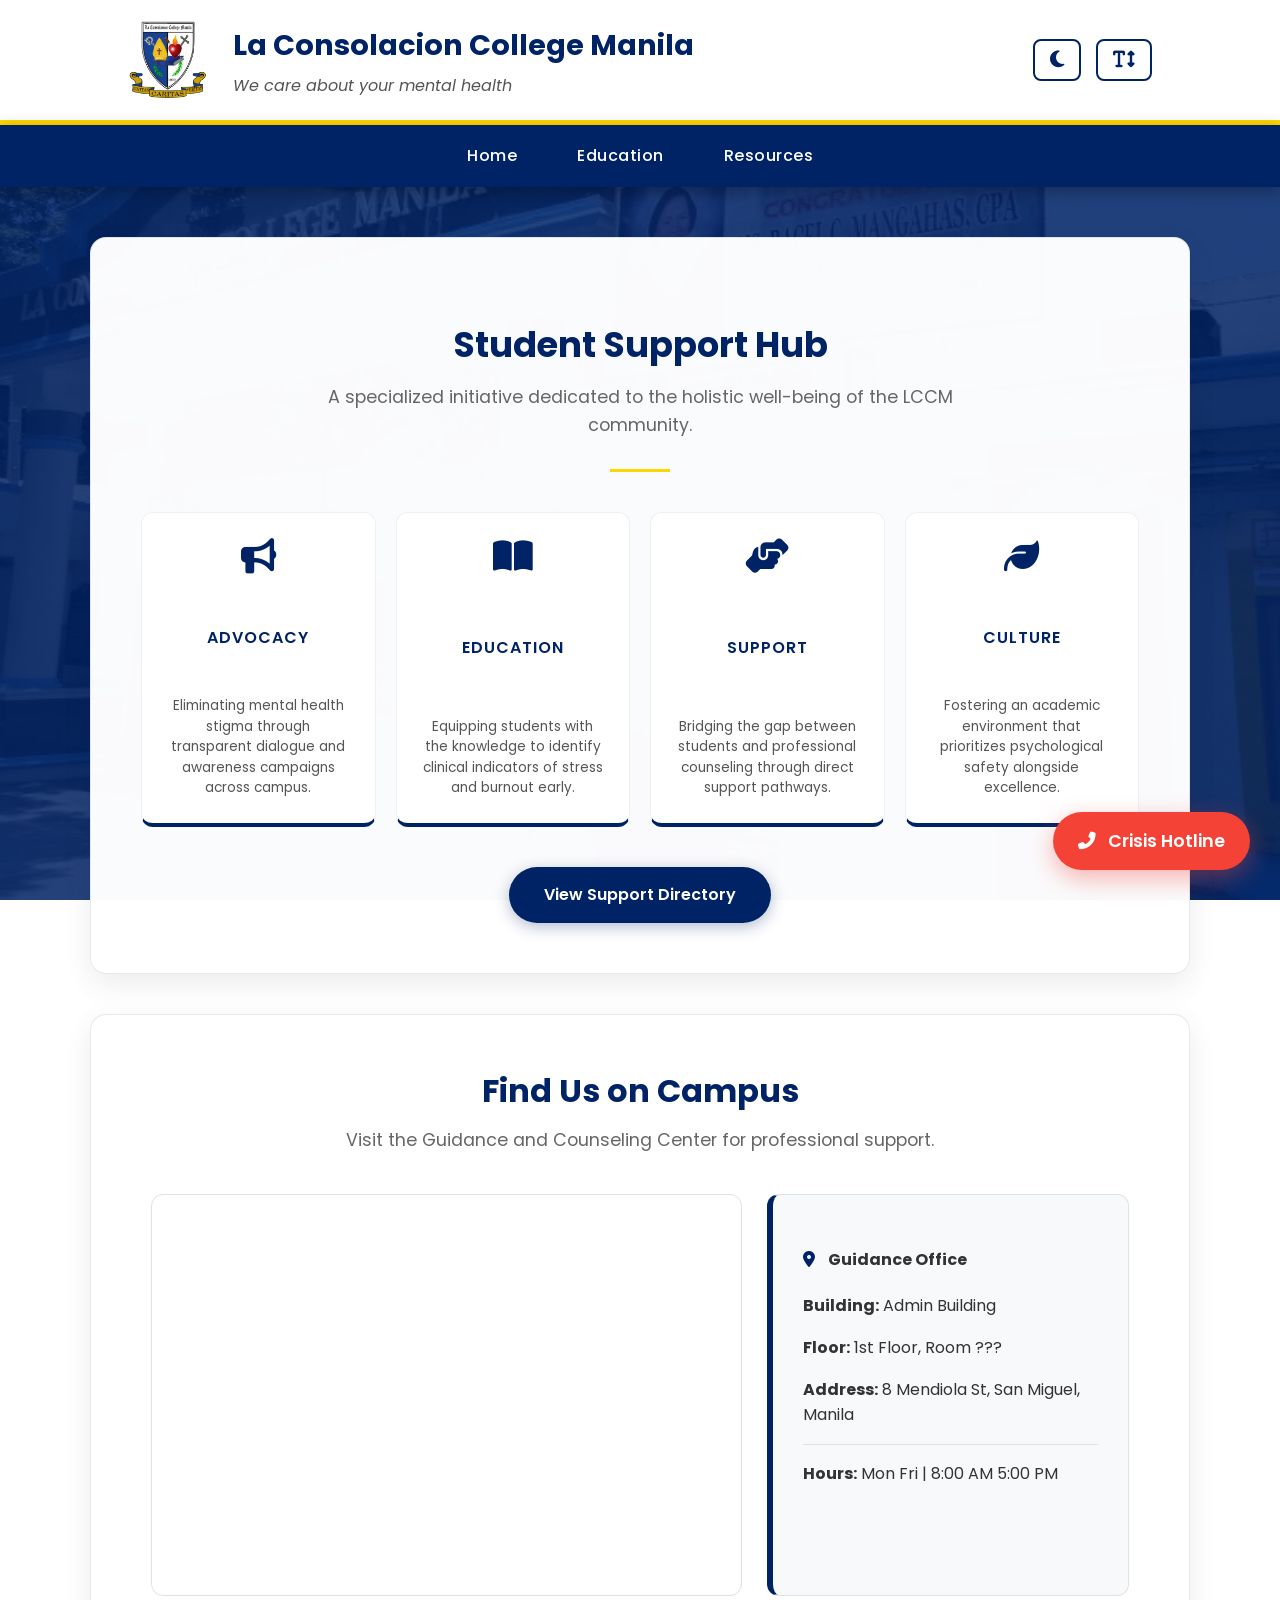
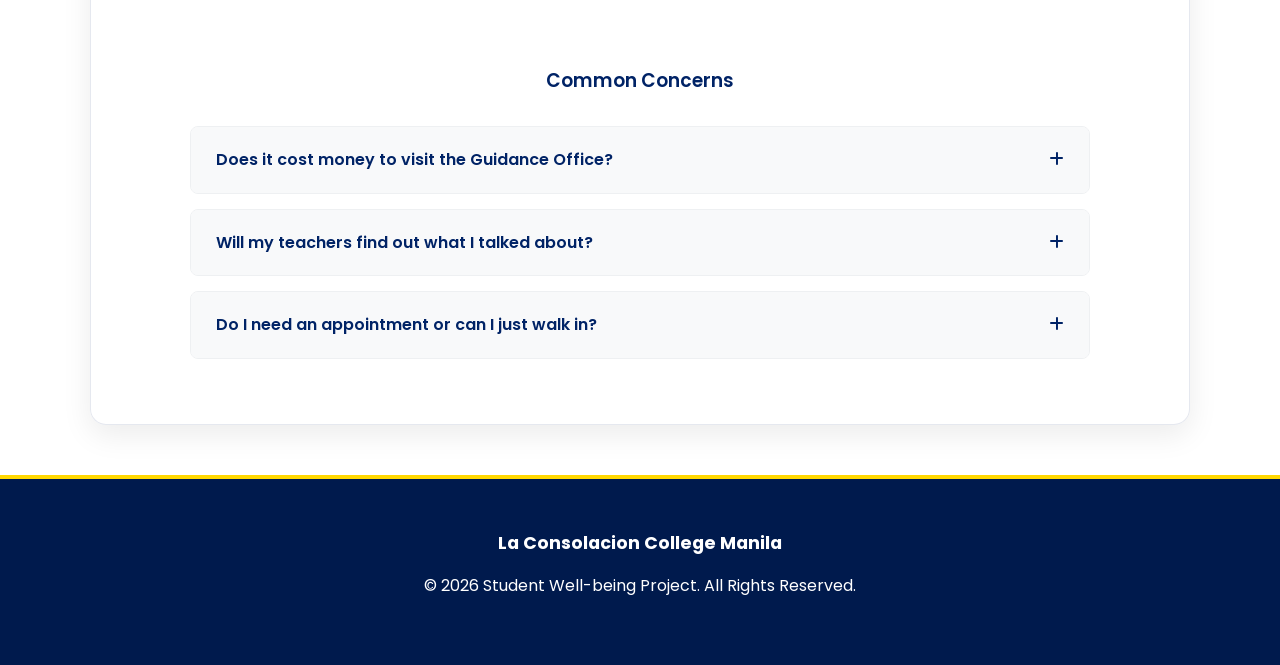
==== index.html @ 2a3c35d3 "Add files via upload" ====
<!DOCTYPE html>
<html lang="en">
<head>
    <meta charset="UTF-8">
    <meta name="viewport" content="width=device-width, initial-scale=1.0">
    <title>LCCM Student Support Hub</title>
    <link href="https://fonts.googleapis.com/css2?family=Poppins:wght@300;400;500;600;700&display=swap" rel="stylesheet">
    <link rel="stylesheet" href="https://cdnjs.cloudflare.com/ajax/libs/font-awesome/6.4.0/css/all.min.css">
    <link rel="stylesheet" href="style.css">
</head>
<body>

    <header>
        <img src="lccm-logo.png" alt="LCCM Seal">
        <div>
            <h1>La Consolacion College Manila</h1>
            <p>We care about your mental health</p>
        </div>
        <div class="accessibility-controls">
            <button onclick="toggleDarkMode()" id="darkModeBtn" title="Toggle Dark Mode">
                <i class="fas fa-moon"></i>
            </button>
            <button onclick="resizeText()" id="resizeBtn" title="Resize Text">
                <i class="fas fa-text-height"></i>
            </button>
        </div>
    </header>

    <nav>
        <ul>
            <li><a href="index.html">Home</a></li>
            <li><a href="education.html">Education</a></li>
            <li><a href="resources.html">Resources</a></li>
        </ul>
    </nav>

    <main>
        <section id="home">
            <div class="card reveal">
                <h2 class="section-title">Student Support Hub</h2>
                <p class="section-subtitle">A specialized initiative dedicated to the holistic well-being of the LCCM community.</p>
                
                <hr class="divider">

                <div class="objectives-grid">
                    <div class="objective-item reveal">
                        <i class="fas fa-bullhorn obj-icon"></i>
                        <h4>Advocacy</h4>
                        <p>Eliminating mental health stigma through transparent dialogue and awareness campaigns across campus.</p>
                    </div>

                    <div class="objective-item reveal">
                        <i class="fas fa-book-open obj-icon"></i>
                        <h4>Education</h4>
                        <p>Equipping students with the knowledge to identify clinical indicators of stress and burnout early.</p>
                    </div>

                    <div class="objective-item reveal">
                        <i class="fas fa-hands-helping obj-icon"></i>
                        <h4>Support</h4>
                        <p>Bridging the gap between students and professional counseling through direct support pathways.</p>
                    </div>

                    <div class="objective-item reveal">
                        <i class="fas fa-leaf obj-icon"></i>
                        <h4>Culture</h4>
                        <p>Fostering an academic environment that prioritizes psychological safety alongside excellence.</p>
                    </div>
                </div>

                <a href="resources.html" class="btn-directory">View Support Directory</a>
            </div>
        </section>

        <section id="resources" class="resource-box reveal">
            <h2 class="section-title">Find Us on Campus</h2>
            <p class="section-subtitle">Visit the Guidance and Counseling Center for professional support.</p>
            
            <div class="map-container">
                <div class="map-frame">
                <iframe 
    src="https://www.google.com/maps/embed?pb=!1m18!1m12!1m3!1d3861.100862024921!2d120.98978137584556!3d14.593308877223783!2m3!1f0!2f0!3f0!3m2!1i1024!2i768!4f13.1!3m3!1m2!1s0x339795f74b1eb957%3A0xae81d172c049094b!2sLa%20Consolacion%20College%20Manila!5e0!3m2!1sen!2sph!4v1711812345678!5m2!1sen!2sph" 
    width="100%" 
    height="100%" 
    allowfullscreen="" 
    loading="lazy" 
    referrerpolicy="no-referrer-when-downgrade">
                 </iframe>
                </div>

                <div class="location-info">
                    <h4><i class="fas fa-map-marker-alt" style="color: #002366; margin-right: 10px;"></i> Guidance Office</h4>
                    <p><strong>Building:</strong> Admin Building</p>
                    <p><strong>Floor:</strong> 1st Floor, Room ???</p>
                    <p><strong>Address:</strong> 8 Mendiola St, San Miguel, Manila</p>
                    <hr class="location-divider">
                    <p><strong>Hours:</strong> Mon Fri | 8:00 AM 5:00 PM</p>
                </div>
            </div>

            <div class="faq-section reveal">
                <h3 class="faq-title">Common Concerns</h3>
                <div class="faq-container">
                    
                    <div class="faq-item">
                        <div class="faq-question" onclick="toggleFAQ(this)">
                            Does it cost money to visit the Guidance Office? <span><i class="fas fa-plus"></i></span>
                        </div>
                        <div class="faq-answer">
                            No. Counseling and guidance services are part of your student privileges at LCCM. There are no additional fees for speaking with our professionals.
                        </div>
                    </div>

                    <div class="faq-item">
                        <div class="faq-question" onclick="toggleFAQ(this)">
                            Will my teachers find out what I talked about? <span><i class="fas fa-plus"></i></span>
                        </div>
                        <div class="faq-answer">
                            Your privacy is our priority. All sessions are strictly confidential. Information is only shared if there is an immediate risk to your safety or the safety of others.
                        </div>
                    </div>

                    <div class="faq-item">
                        <div class="faq-question" onclick="toggleFAQ(this)">
                            Do I need an appointment or can I just walk in? <span><i class="fas fa-plus"></i></span>
                        </div>
                        <div class="faq-answer">
                            Walk ins are welcome for urgent concerns. However, to ensure a counselor is available for a full session, we recommend scheduling an appointment via email or visiting the office in person.
                        </div>
                    </div>

                </div>
            </div>
        </section>
    </main>

    <footer>
        <p class="college-name">La Consolacion College Manila</p>
        <p class="copyright">© 2026 Student Well-being Project. All Rights Reserved.</p>
    </footer>

    <a href="tel:1553" class="floating-emergency" title="National Mental Health Crisis Hotline">
        <i class="fas fa-phone-alt"></i>
        <span>Crisis Hotline</span>
    </a>

    <script src="script.js"></script>

</body>
</html>
---- style.css ----
/* Base Styles */
body {
    font-family: 'Poppins', sans-serif;
    line-height: 1.6;
    margin: 0;
    padding: 0;
    color: #333;
    background-image: linear-gradient(rgba(0, 35, 102, 0.85), rgba(0, 35, 102, 0.85)), url('campus.jpg');
    background-attachment: fixed;
    background-size: cover;
    background-position: center;
    transition: background-color 0.3s, color 0.3s;
}

header {
    display: flex;
    align-items: center;
    gap: 25px;
    padding: 20px 10%;
    background-color: #ffffff;
    border-bottom: 5px solid #FFD700;
    transition: background-color 0.3s, border-color 0.3s;
}

header img { height: 80px; width: auto; }
header h1 { margin: 0; color: #002366; font-size: 1.8rem; font-weight: 700; transition: color 0.3s; }
header p { margin: 5px 0 0 0; font-size: 1rem; color: #555; font-style: italic; transition: color 0.3s; }

nav {
    background: #002366;
    padding: 0;
    position: sticky;
    top: 0;
    z-index: 1000;
    box-shadow: 0 4px 15px rgba(0,0,0,0.3);
    transition: background-color 0.3s;
}

nav ul { list-style: none; display: flex; margin: 0; padding: 0; justify-content: center; }
nav ul li a { color: white; text-decoration: none; font-weight: 500; padding: 18px 30px; display: block; transition: 0.3s; letter-spacing: 0.5px; }
nav ul li a:hover { background-color: #003399; color: #FFD700; }

main { max-width: 1100px; margin: 50px auto; padding: 0 20px; }

/* Scroll Reveal Animations */
.reveal {
    opacity: 0;
    transform: translateY(40px);
    transition: all 0.8s cubic-bezier(0.5, 0, 0, 1);
}

.reveal.active {
    opacity: 1;
    transform: translateY(0);
}

/* Home Page Components */
.card {
    background: rgba(255, 255, 255, 0.98);
    padding: 50px;
    border-radius: 16px;
    border: 1px solid rgba(0, 35, 102, 0.1);
    box-shadow: 0 10px 30px rgba(0, 0, 0, 0.08);
    margin-bottom: 40px;
    text-align: center;
    transition: background-color 0.3s, border-color 0.3s;
}

.objectives-grid {
    display: grid;
    grid-template-columns: repeat(4, 1fr);
    gap: 20px;
    margin-top: 40px;
}

.objective-item {
    background: #ffffff;
    padding: 25px;
    border-radius: 12px;
    border: 1px solid #eef0f2;
    border-bottom: 4px solid #002366;
    transition: all 0.3s ease;
    display: flex;
    flex-direction: column;
    justify-content: space-between;
    min-height: 260px;
}

.objective-item:hover {
    transform: translateY(-5px);
    box-shadow: 0 12px 24px rgba(0, 35, 102, 0.15);
    border-color: #002366;
}

.obj-icon { font-size: 2.2rem; margin-bottom: 15px; color: #002366; transition: color 0.3s; }
.objective-item h4 { color: #002366; margin: 0 0 10px 0; font-size: 1rem; text-transform: uppercase; letter-spacing: 1px; font-weight: 600; transition: color 0.3s; }
.objective-item p { font-size: 0.85rem; color: #555; margin: 0; line-height: 1.5; transition: color 0.3s; }

.btn-directory {
    display: inline-block;
    margin-top: 40px;
    padding: 15px 35px;
    background-color: #002366;
    color: #ffffff;
    text-decoration: none;
    border-radius: 50px;
    font-weight: 600;
    transition: 0.3s;
    box-shadow: 0 4px 15px rgba(0,35,102,0.3);
}

.btn-directory:hover {
    background-color: #FFD700;
    color: #002366;
    transform: scale(1.05);
}

.resource-box {
    background: rgba(255, 255, 255, 0.98);
    padding: 50px;
    border-radius: 16px;
    border: 1px solid rgba(0, 35, 102, 0.1);
    box-shadow: 0 10px 30px rgba(0, 0, 0, 0.08);
    text-align: center;
    transition: background-color 0.3s, border-color 0.3s;
}

.map-container {
    display: flex;
    flex-wrap: wrap;
    gap: 25px;
    margin-top: 30px;
    background: transparent;
    padding: 10px;
    border-radius: 12px;
}

.map-frame {
    flex: 2;
    min-width: 300px;
    height: 400px;
    border-radius: 12px;
    overflow: hidden;
    border: 1px solid #dee2e6;
}

.map-frame iframe { border: 0; }

.location-info {
    flex: 1;
    min-width: 250px;
    background: #f8f9fa;
    padding: 30px;
    border-radius: 12px;
    border: 1px solid #dee2e6;
    border-left: 6px solid #002366;
    text-align: left;
    transition: background-color 0.3s, border-color 0.3s;
}

hr.location-divider {
    border: 0;
    border-top: 1px solid #dee2e6;
    margin: 15px 0;
}

.faq-section { margin-top: 60px; text-align: left; }
.faq-container { max-width: 900px; margin: 30px auto 0; }

.faq-item {
    background: #ffffff;
    border: 1px solid #eef0f2;
    border-radius: 8px;
    margin-bottom: 15px;
    overflow: hidden;
    transition: all 0.3s ease;
}

.faq-question {
    padding: 20px 25px;
    background: #f8f9fa;
    color: #002366;
    font-weight: 600;
    cursor: pointer;
    display: flex;
    justify-content: space-between;
    align-items: center;
    transition: background-color 0.3s, color 0.3s;
}

.faq-answer {
    padding: 0 25px;
    max-height: 0;
    overflow: hidden;
    transition: all 0.4s cubic-bezier(0, 1, 0, 1);
    color: #555;
    font-size: 0.95rem;
}

.faq-item.active { border-color: #FFD700; box-shadow: 0 5px 15px rgba(0,0,0,0.05); }
.faq-item.active .faq-answer { max-height: 200px; padding: 20px 25px; }

.section-title { color: #002366; font-size: 2.2rem; margin-bottom: 10px; font-weight: 700; transition: color 0.3s; }
#resources .section-title { font-size: 2rem; margin: 0; }
.section-subtitle { color: #666; font-size: 1.1rem; max-width: 700px; margin: 0 auto; transition: color 0.3s; }
#resources .section-subtitle { margin-top: 10px; }

hr.divider { border: 0; border-top: 3px solid #FFD700; width: 60px; margin: 30px auto; }
.faq-title { color: #002366; text-align: center; margin-bottom: 20px; font-weight: 600; transition: color 0.3s; }
.college-name { font-weight: bold; font-size: 1.1rem; margin: 0 0 5px 0; }

/* Floating Emergency Button */
.floating-emergency {
    position: fixed;
    bottom: 30px;
    right: 30px;
    background-color: #f44336;
    color: white;
    padding: 15px 25px;
    border-radius: 50px;
    display: flex;
    align-items: center;
    gap: 12px;
    text-decoration: none;
    font-weight: 600;
    font-size: 1.1rem;
    box-shadow: 0 8px 25px rgba(244, 67, 54, 0.4);
    z-index: 9999;
    transition: all 0.3s ease;
}

.floating-emergency:hover {
    transform: translateY(-5px) scale(1.02);
    background-color: #d32f2f;
    box-shadow: 0 12px 30px rgba(244, 67, 54, 0.6);
}

/* Education Page Components */
.tip-container {
    background: #ffffff;
    padding: 30px;
    border-radius: 16px;
    border-left: 10px solid #FFD700;
    text-align: center;
    margin-bottom: 30px;
    box-shadow: 0 10px 30px rgba(0, 0, 0, 0.1);
    border: 1px solid rgba(0, 0, 0, 0.05);
    transition: background-color 0.3s, border-color 0.3s;
}

.tip-label { color: #666; font-weight: 600; text-transform: uppercase; letter-spacing: 1px; }

#wellnessTip {
    font-size: 1.25rem;
    color: #002366;
    font-style: italic;
    margin: 15px 0;
    font-weight: 500;
    min-height: 1.5em;
    transition: opacity 0.3s ease-in-out, color 0.3s;
}

.btn-tip {
    background: #002366;
    color: white;
    border: none;
    padding: 10px 20px;
    border-radius: 8px;
    cursor: pointer;
    font-size: 0.9rem;
    font-weight: 600;
    transition: 0.3s;
}

.btn-tip:hover { background: #FFD700; color: #002366; transform: translateY(-2px); }

.content-card {
    background: rgba(255, 255, 255, 0.98);
    padding: 50px;
    border-radius: 16px;
    box-shadow: 0 20px 40px rgba(0,0,0,0.2);
    margin-bottom: 30px;
    text-align: center;
    border: 1px solid rgba(0, 35, 102, 0.1);
    transition: background-color 0.3s, border-color 0.3s;
}

.content-card h2 { color: #002366; font-size: 2.2rem; margin-bottom: 10px; font-weight: 700; transition: color 0.3s; }
.edu-subtitle { color: #666; max-width: 800px; margin: 0 auto; transition: color 0.3s; }

.education-grid {
    display: grid;
    grid-template-columns: repeat(auto-fit, minmax(400px, 1fr));
    gap: 25px;
    margin-top: 40px;
    text-align: left;
}

.info-item {
    background: #ffffff;
    padding: 30px;
    border-radius: 12px;
    border: 1px solid #eef0f2;
    border-top: 5px solid #002366;
    transition: all 0.3s ease;
    box-shadow: 0 4px 15px rgba(0,0,0,0.05);
}

.info-item:hover {
    transform: translateY(-8px);
    box-shadow: 0 15px 30px rgba(0, 35, 102, 0.1);
    border-color: #002366;
}

.info-item h3 { color: #002366; margin-top: 0; font-size: 1.5rem; font-weight: 600; transition: color 0.3s; }
.info-item p { color: #555; margin-bottom: 15px; transition: color 0.3s; }
.info-item ul { padding-left: 20px; margin-top: 10px; }
.info-item li { margin-bottom: 8px; font-size: 0.95rem; }

.breathe-section {
    margin: 40px 0;
    padding: 40px;
    background: #f8f9fa;
    border-radius: 16px;
    text-align: center;
    border: 1px solid #dee2e6;
    transition: background-color 0.3s, border-color 0.3s;
}

.breathe-title { color: #002366; margin-bottom: 5px; font-weight: 600; transition: color 0.3s; }
.breathe-subtitle { color: #666; font-size: 0.9rem; margin-bottom: 20px; transition: color 0.3s; }

.breathe-container { display: flex; align-items: center; justify-content: center; height: 250px; }

.breathe-circle {
    width: 80px;
    height: 80px;
    background: rgba(0, 35, 102, 0.1);
    border: 3px solid #002366;
    border-radius: 50%;
    display: flex;
    align-items: center;
    justify-content: center;
    animation: breathAnimation 12s infinite ease-in-out;
}

#breatheText { font-weight: 600; color: #002366; font-size: 1.1rem; text-transform: uppercase; letter-spacing: 2px; transition: color 0.3s; }

@keyframes breathAnimation {
    0%, 100% { transform: scale(1); background: rgba(0, 35, 102, 0.1); }
    33%, 66% { transform: scale(2.5); background: rgba(0, 35, 102, 0.3); }
}

.quiz-container {
    margin-top: 50px;
    padding: 50px;
    background: #ffffff;
    border-radius: 20px;
    border: 2px solid #eef0f2;
    box-shadow: 0 20px 50px rgba(0, 0, 0, 0.1);
    text-align: center;
    transition: background-color 0.3s, border-color 0.3s;
}

#quizContent { display: none; text-align: left; animation: fadeIn 0.6s ease-out; }

@keyframes fadeIn {
    from { opacity: 0; transform: translateY(20px); }
    to { opacity: 1; transform: translateY(0); }
}

.quiz-title { color: #002366; font-weight: 700; transition: color 0.3s; }
.quiz-subtitle { color: #002366; text-align: center; margin-bottom: 30px; font-weight: 600; transition: color 0.3s; }
.quiz-question { margin-bottom: 15px; font-weight: 600; color: #002366; font-size: 1.1rem; transition: color 0.3s; }
.quiz-options { margin-bottom: 30px; }

.quiz-options label {
    display: block;
    background: #ffffff;
    padding: 15px;
    margin-bottom: 10px;
    border-radius: 10px;
    cursor: pointer;
    border: 1px solid #dee2e6;
    transition: all 0.2s ease;
}

.quiz-options label:hover { background: #f0f4f8; border-color: #002366; transform: translateX(8px); }

.btn-start {
    padding: 18px 45px;
    background-color: #002366;
    color: white;
    border: none;
    border-radius: 50px;
    font-size: 1.2rem;
    font-weight: 600;
    cursor: pointer;
    transition: 0.3s;
    box-shadow: 0 8px 20px rgba(0,35,102,0.3);
}

.btn-start:hover { transform: scale(1.05); background-color: #003399; color: #FFD700; }

.btn-check {
    width: 100%;
    padding: 18px;
    background: #002366;
    color: white;
    border: none;
    border-radius: 12px;
    font-weight: 600;
    cursor: pointer;
    font-size: 1.1rem;
    transition: 0.3s;
}

.btn-check:hover { background: #003399; letter-spacing: 1px; }

#meter-container { display: none; margin-top: 40px; text-align: center; }
.meter-bg { width: 100%; background-color: #eee; border-radius: 25px; height: 30px; margin: 20px 0; overflow: hidden; border: 1px solid #ddd; }
#meter-fill { height: 100%; width: 0%; background-color: #4caf50; transition: width 1s cubic-bezier(0.4, 0, 0.2, 1); }
#feedback-text { font-weight: 600; font-size: 1.1rem; margin-top: 15px; }
#advice-text { color: #666; margin-bottom: 25px; transition: color 0.3s; }

.btn-retake {
    background: none;
    border: none;
    color: #002366;
    cursor: pointer;
    text-decoration: underline;
    font-weight: 600;
    transition: color 0.3s;
}

/* Resources Page Components */
.directory-header { text-align: center; margin-bottom: 40px; }
.filter-controls { display: flex; justify-content: center; gap: 15px; margin: 30px 0; flex-wrap: wrap; }

.btn-filter {
    background: #ffffff;
    color: #002366;
    border: 2px solid #002366;
    padding: 10px 25px;
    border-radius: 50px;
    font-weight: 600;
    cursor: pointer;
    transition: all 0.3s ease;
}

.btn-filter:hover, .btn-filter.active { background: #002366; color: #FFD700; }

.resource-grid { display: grid; grid-template-columns: repeat(auto-fill, minmax(300px, 1fr)); gap: 25px; }

.resource-card {
    background: #ffffff;
    border: 1px solid #eef0f2;
    border-radius: 12px;
    padding: 25px;
    text-align: left;
    transition: all 0.3s ease;
    box-shadow: 0 4px 15px rgba(0,0,0,0.05);
}

.resource-card:hover {
    transform: translateY(-5px);
    box-shadow: 0 12px 24px rgba(0, 35, 102, 0.15);
    border-color: #002366;
}

.resource-badge {
    display: inline-block;
    background: #FFD700;
    color: #002366;
    padding: 5px 12px;
    border-radius: 20px;
    font-size: 0.8rem;
    font-weight: 700;
    margin-bottom: 15px;
    text-transform: uppercase;
    letter-spacing: 1px;
}

.resource-card h3 { color: #002366; margin: 0 0 10px 0; font-size: 1.3rem; font-weight: 600; transition: color 0.3s; }
.resource-card p { color: #555; font-size: 0.95rem; margin-bottom: 20px; transition: color 0.3s; }

.resource-contact {
    font-size: 0.9rem;
    border-top: 1px solid #eef0f2;
    padding-top: 15px;
    transition: border-color 0.3s;
}

.resource-contact strong { color: #002366; transition: color 0.3s; }

footer { text-align: center; padding: 50px 20px; background: #001a4d; color: white; border-top: 4px solid #FFD700; }

@media (max-width: 992px) {
    .objectives-grid { grid-template-columns: repeat(2, 1fr); }
    header { padding: 20px 5%; }
}

/* Accessibility Controls */
.accessibility-controls { display: flex; gap: 15px; margin-left: auto; }

.accessibility-controls button {
    background: none;
    border: 2px solid #002366;
    border-radius: 8px;
    padding: 8px 15px;
    cursor: pointer;
    font-size: 1.2rem;
    color: #002366;
    transition: 0.3s;
}

.accessibility-controls button:hover { background: #002366; color: #FFD700; }

/* Dark Mode Theme */
body.dark-mode {
    background-image: linear-gradient(rgba(10, 10, 15, 0.95), rgba(10, 10, 15, 0.95)), url('campus.jpg');
    color: #e0e0e0;
}

body.dark-mode header,
body.dark-mode .card,
body.dark-mode .objective-item,
body.dark-mode .resource-box,
body.dark-mode .location-info,
body.dark-mode .faq-item,
body.dark-mode .faq-question,
body.dark-mode .tip-container,
body.dark-mode .content-card,
body.dark-mode .info-item,
body.dark-mode .breathe-section,
body.dark-mode .quiz-container,
body.dark-mode .quiz-options label,
body.dark-mode .resource-card {
    background-color: #1a1a24;
    color: #e0e0e0;
    border-color: #333;
}

body.dark-mode header { background-color: #111; border-bottom-color: #444; }
body.dark-mode nav { background: #0d1b2a; }

body.dark-mode header h1,
body.dark-mode .section-title,
body.dark-mode .objective-item h4,
body.dark-mode .faq-question,
body.dark-mode .faq-title,
body.dark-mode #wellnessTip,
body.dark-mode .content-card h2,
body.dark-mode .info-item h3,
body.dark-mode .breathe-title,
body.dark-mode .quiz-title,
body.dark-mode .quiz-subtitle,
body.dark-mode .quiz-question,
body.dark-mode .resource-card h3,
body.dark-mode .resource-contact strong,
body.dark-mode .obj-icon,
body.dark-mode .location-info i {
    color: #66b2ff !important;
}

body.dark-mode header p,
body.dark-mode .section-subtitle,
body.dark-mode .objective-item p,
body.dark-mode .faq-answer,
body.dark-mode .breathe-subtitle,
body.dark-mode .info-item p,
body.dark-mode #advice-text,
body.dark-mode .resource-card p {
    color: #aaa;
}

body.dark-mode .accessibility-controls button,
body.dark-mode .btn-filter {
    border-color: #66b2ff;
    color: #66b2ff;
}

body.dark-mode .btn-filter { background: #1a1a24; }

body.dark-mode .accessibility-controls button:hover,
body.dark-mode .btn-filter:hover, 
body.dark-mode .btn-filter.active { background: #66b2ff; color: #111; }

body.dark-mode .btn-retake { color: #66b2ff; }
body.dark-mode .resource-card:hover { border-color: #66b2ff; }
body.dark-mode .resource-contact { border-top-color: #444; }

/* Text Resize Classes */
body.text-large { font-size: 110%; }
body.text-xlarge { font-size: 125%; }
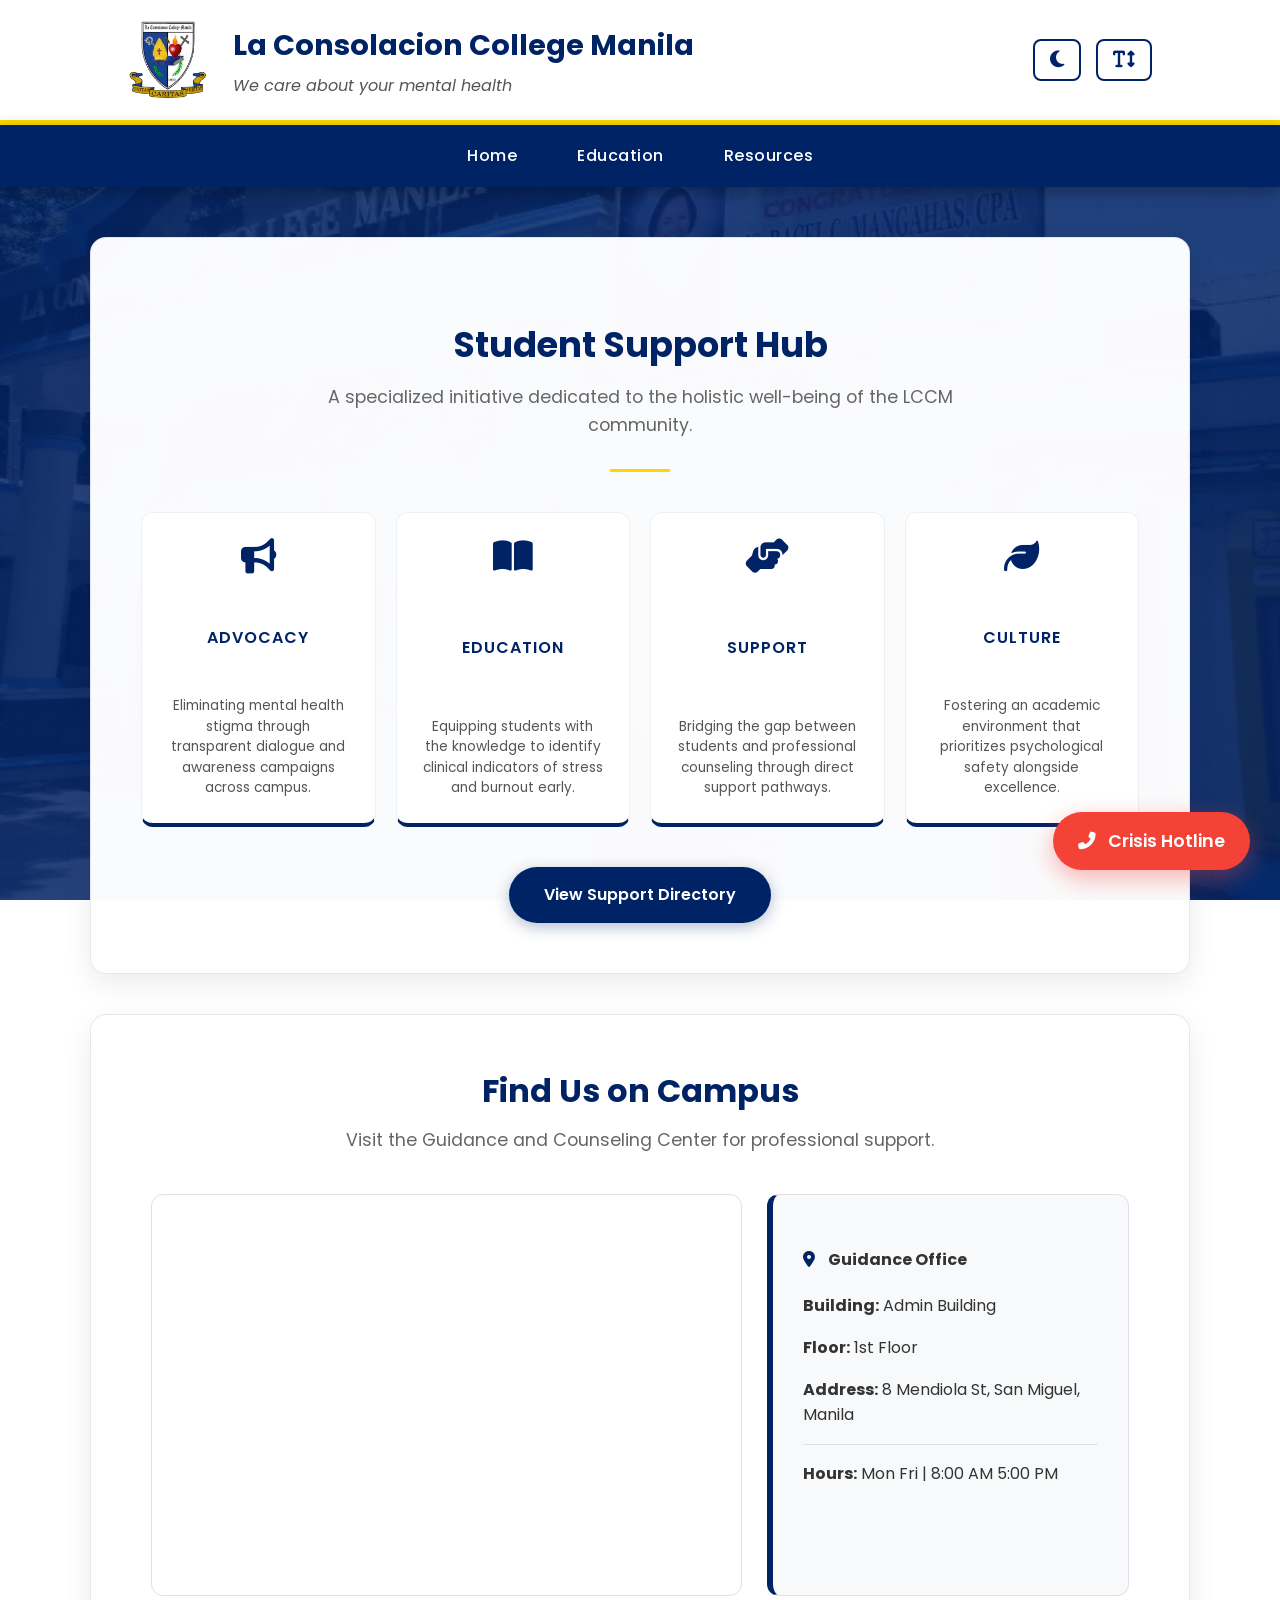
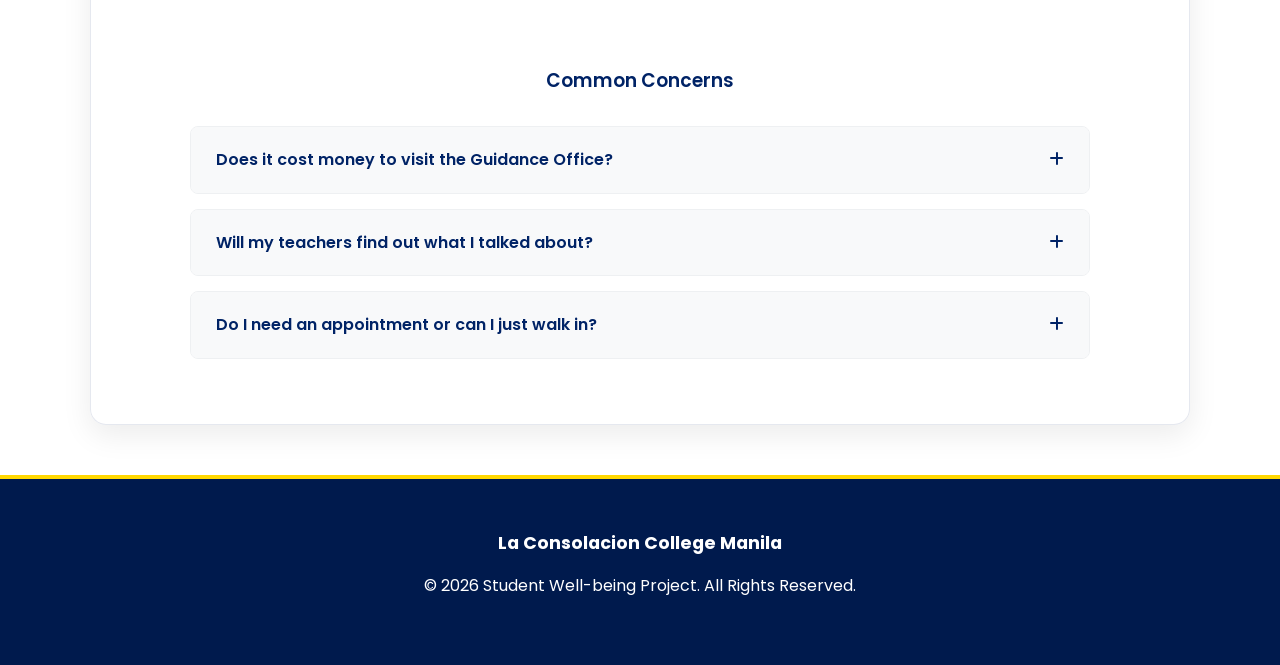
==== commit b16ea2b0: "index.html" ====
--- a/index.html
+++ b/index.html
@@ -91,7 +91,7 @@
                 <div class="location-info">
                     <h4><i class="fas fa-map-marker-alt" style="color: #002366; margin-right: 10px;"></i> Guidance Office</h4>
                     <p><strong>Building:</strong> Admin Building</p>
-                    <p><strong>Floor:</strong> 1st Floor, Room ???</p>
+                    <p><strong>Floor:</strong> 1st Floor</p>
                     <p><strong>Address:</strong> 8 Mendiola St, San Miguel, Manila</p>
                     <hr class="location-divider">
                     <p><strong>Hours:</strong> Mon Fri | 8:00 AM 5:00 PM</p>
@@ -147,4 +147,4 @@
     <script src="script.js"></script>
 
 </body>
-</html>+</html>
